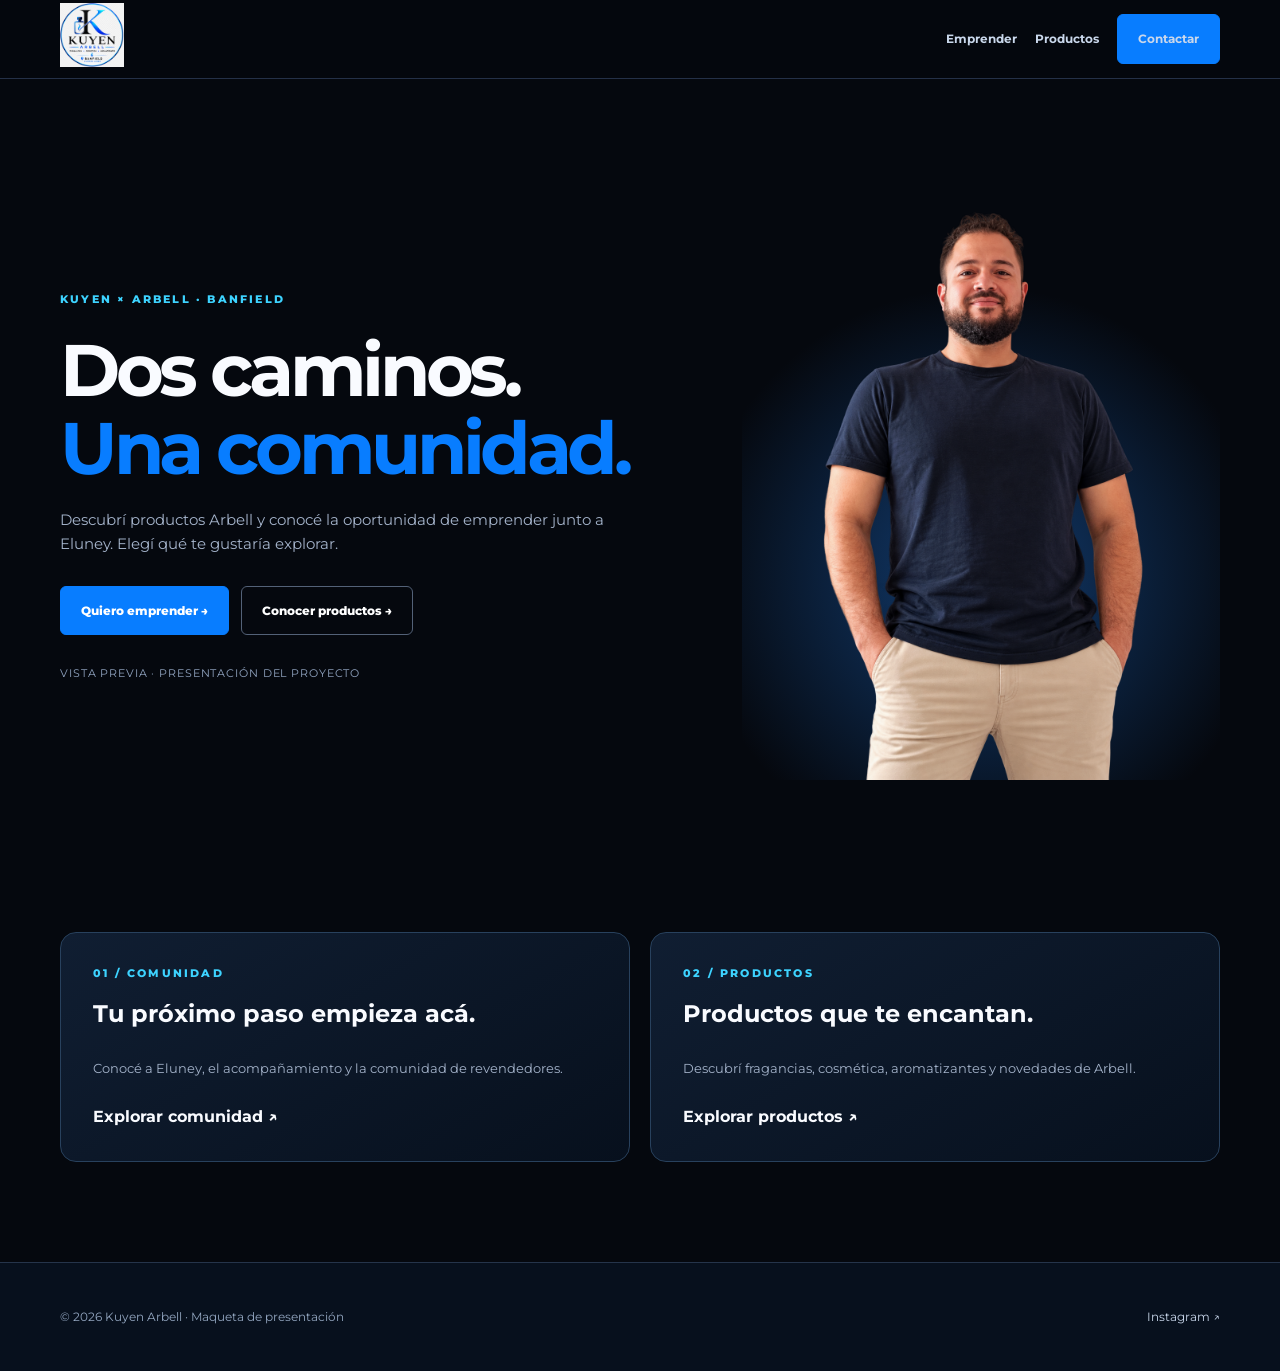
==== kuyen-maqueta/index.html @ 27d7d038 "feat: maqueta comercial de Kuyen Arbell" ====
<!doctype html><html lang="es"><head><meta charset="utf-8"><meta name="viewport" content="width=device-width,initial-scale=1"><meta name="description" content="Kuyen Arbell: productos y comunidad. Maqueta de presentación."><title>Kuyen Arbell | Bienvenida</title><link rel="stylesheet" href="./css/main.css"></head><body>
<header class="header"><div class="container"><a href="./index.html" aria-label="Kuyen, inicio"><img class="logo" src="./assets/images/brand/logo-light.png" alt="Kuyen Arbell"></a><nav class="nav" aria-label="Navegación"><a href="./comunidad.html">Emprender</a><a href="./productos.html">Productos</a><a class="btn" data-whatsapp="general" href="#">Contactar</a></nav></div></header>
<main><section class="hero"><div class="container hero__grid"><div><span class="eyebrow">Kuyen × Arbell · Banfield</span><h1 class="display">Dos caminos.<br><span>Una comunidad.</span></h1><p class="lead">Descubrí productos Arbell y conocé la oportunidad de emprender junto a Eluney. Elegí qué te gustaría explorar.</p><div class="actions"><a class="btn" href="./comunidad.html">Quiero emprender →</a><a class="btn btn--outline" href="./productos.html">Conocer productos →</a></div><p class="caption" style="margin-top:30px">VISTA PREVIA · PRESENTACIÓN DEL PROYECTO</p></div><div class="portrait"><img src="./assets/images/eluney/eluney-hero.png" alt="Eluney, referente de Kuyen"></div></div></section><section class="section" style="padding-top:0"><div class="container choice-grid"><a class="intro-choice" href="./comunidad.html"><span class="eyebrow">01 / Comunidad</span><h2>Tu próximo paso empieza acá.</h2><p>Conocé a Eluney, el acompañamiento y la comunidad de revendedores.</p><strong>Explorar comunidad ↗</strong></a><a class="intro-choice" href="./productos.html"><span class="eyebrow">02 / Productos</span><h2>Productos que te encantan.</h2><p>Descubrí fragancias, cosmética, aromatizantes y novedades de Arbell.</p><strong>Explorar productos ↗</strong></a></div></section></main>
<footer class="footer"><div class="container"><p>© <span data-year>2026</span> Kuyen Arbell · Maqueta de presentación</p><a href="https://www.instagram.com/kuyen.arbell.banfield/" target="_blank" rel="noopener noreferrer">Instagram ↗</a></div></footer><script type="module" src="./js/main.js"></script></body></html>
---- kuyen-maqueta/css/main.css ----
/* KUYEN | Maqueta comercial. Estilos globales y pantallas independientes. */
@import url('https://fonts.googleapis.com/css2?family=Montserrat:wght@400;500;600;700;800;900&display=swap');
:root{--bg:#05080e;--panel:#0d1829;--blue:#087dff;--cyan:#3dd3ff;--text:#f9fbff;--muted:#a4b3ca;--light:#f3f7fc;--ink:#09121f}*{box-sizing:border-box}html{scroll-behavior:smooth}body{margin:0;font-family:Montserrat,Arial,sans-serif;background:var(--bg);color:var(--text);line-height:1.6}a{color:inherit;text-decoration:none}button{font:inherit}img{max-width:100%}.container{width:min(1160px,calc(100% - 44px));margin:auto}.header{border-bottom:1px solid #243047;background:#05080eea;position:sticky;top:0;z-index:10;backdrop-filter:blur(16px)}.header .container{display:flex;justify-content:space-between;align-items:center;gap:18px;min-height:78px}.logo{width:64px;height:64px;object-fit:contain}.nav{display:flex;align-items:center;gap:18px;flex-wrap:wrap}.nav a{font-size:12px;font-weight:700;color:#c9d7eb}.nav a:hover{color:var(--cyan)}.btn{display:inline-flex;align-items:center;justify-content:center;gap:8px;padding:14px 20px;background:var(--blue);border:1px solid var(--blue);border-radius:6px;font-weight:800;font-size:12px;text-align:center;color:white;cursor:pointer;transition:transform .2s,background .2s}.btn:hover{transform:translateY(-2px);background:#0069df}.btn--outline{background:transparent;border-color:#536177}.btn--outline:hover{background:#142237}.btn--light{background:#fff;color:#062247;border-color:#fff}.eyebrow{font-size:11px;font-weight:800;letter-spacing:.2em;color:var(--cyan);text-transform:uppercase}.display{font-size:clamp(2.5rem,5.7vw,5.7rem);line-height:1.08;letter-spacing:-.06em;margin:20px 0}.display span,.heading span{color:var(--blue)}.lead{max-width:590px;color:var(--muted);font-size:15px}.actions{display:flex;flex-wrap:wrap;gap:12px;margin-top:30px}.hero{min-height:calc(100svh - 79px);display:grid;align-items:center;padding:58px 0}.hero__grid{display:grid;grid-template-columns:1.15fr .85fr;align-items:center;gap:36px}.portrait{position:relative;min-height:460px;display:flex;align-items:end;justify-content:center;background:radial-gradient(circle at 50% 65%,#123d72 0,transparent 65%);overflow:hidden}.portrait img{max-height:580px;width:100%;object-fit:contain;object-position:bottom}.caption{color:#91a4c0;font-size:11px;letter-spacing:.08em}.section{padding:100px 0}.section--light{background:var(--light);color:var(--ink)}.section--light .lead{color:#56677c}.heading{font-size:clamp(2.2rem,4vw,4.4rem);line-height:1.12;letter-spacing:-.055em;margin:15px 0 20px}.cards{display:grid;grid-template-columns:repeat(4,minmax(0,1fr));gap:16px;margin-top:38px}.card{padding:27px 20px;border:1px solid #254263;background:var(--panel);border-radius:12px;min-height:185px}.card small{color:var(--cyan);font-weight:800}.card h3{font-size:16px;margin:24px 0 10px}.card p{color:var(--muted);font-size:12px;margin:0}.split{display:grid;grid-template-columns:1fr 1fr;gap:65px;align-items:center}.photo-panel{min-height:420px;background:linear-gradient(145deg,#e9f2fc,#c7def6);border-radius:18px;display:flex;align-items:end;justify-content:center;overflow:hidden}.photo-panel img{height:430px;object-fit:contain;object-position:bottom}.section--light .eyebrow{color:var(--blue)}.section--light .card{background:white;border-color:#d8e3ef}.section--light .card small{color:var(--blue)}.section--light .card p{color:#66778a}.video-grid{display:grid;grid-template-columns:repeat(3,minmax(0,1fr));gap:18px;margin-top:35px}.video{background:#0c1a2c;border:1px solid #26415f;border-radius:12px;overflow:hidden}.video__preview{height:245px;background:linear-gradient(140deg,#153c67,#08111e);display:flex;align-items:center;justify-content:center;color:#92b6d8;font-size:12px;font-weight:700;letter-spacing:.08em;text-align:center;padding:20px}.video__info{padding:18px}.video__info strong{font-size:14px}.video__info p{font-size:12px;color:var(--muted)}.product-grid{display:grid;grid-template-columns:repeat(3,minmax(0,1fr));gap:18px;margin-top:36px}.product{background:white;border:1px solid #dbe5f0;border-radius:12px;overflow:hidden}.product__preview{height:230px;background:linear-gradient(135deg,#dce9f7,#f5f9ff);display:flex;align-items:center;justify-content:center;color:#56779c;font-size:12px;font-weight:800;letter-spacing:.12em;text-align:center;padding:18px}.product__info{padding:20px}.product__info small{font-weight:800;color:var(--blue)}.product__info h3{margin:8px 0;font-size:16px}.product__info p{color:#65768a;font-size:12px}.notice{border:1px solid #2c537b;border-radius:12px;background:#10223a;padding:25px;margin-top:35px;display:flex;align-items:center;justify-content:space-between;gap:20px}.notice p{margin:5px 0 0;font-size:12px;color:#b6c6da}.footer{padding:32px 0;background:#07101d;border-top:1px solid #25344a}.footer .container{display:flex;align-items:center;justify-content:space-between;gap:15px;flex-wrap:wrap}.footer p{font-size:12px;color:#93a6c0}.footer a{font-size:12px;color:#c9d7eb}.demo{font-size:10px;font-weight:800;letter-spacing:.1em;color:#a7bdd6;border:1px solid #304762;border-radius:30px;padding:6px 10px}.section--light .demo{color:#526a85;border-color:#b7cce1}.intro-choice{padding:32px;border:1px solid #28415d;border-radius:16px;background:linear-gradient(150deg,#101e32,#07101d);display:flex;flex-direction:column;gap:12px}.intro-choice h2{margin:0;font-size:24px}.intro-choice p{font-size:13px;color:var(--muted);flex:1}.choice-grid{display:grid;grid-template-columns:1fr 1fr;gap:20px;margin-top:32px}.divider{height:1px;background:#29405d;margin:38px 0}.cta-bar{margin-top:38px;display:flex;gap:12px;flex-wrap:wrap}.section--light .btn--outline{color:#10223a;border-color:#8da4bd}.section--light .btn--outline:hover{background:#e3edf7}a:focus-visible,button:focus-visible{outline:3px solid var(--cyan);outline-offset:4px}@media(max-width:850px){.hero__grid,.split{grid-template-columns:1fr}.portrait{min-height:340px}.portrait img{max-height:420px}.cards{grid-template-columns:repeat(2,minmax(0,1fr))}.product-grid{grid-template-columns:repeat(2,minmax(0,1fr))}.nav{gap:10px}.section{padding:70px 0}}@media(max-width:550px){.header .container{min-height:70px}.logo{width:49px;height:49px}.nav a{font-size:10px}.nav .btn{padding:10px;font-size:10px}.hero{padding:35px 0}.cards,.video-grid,.product-grid,.choice-grid{grid-template-columns:1fr}.photo-panel{min-height:330px}.photo-panel img{height:330px}.notice{flex-direction:column;align-items:start}.display{font-size:clamp(2.3rem,10vw,3.4rem)}}@media(prefers-reduced-motion:reduce){html{scroll-behavior:auto}.btn{transition:none}}
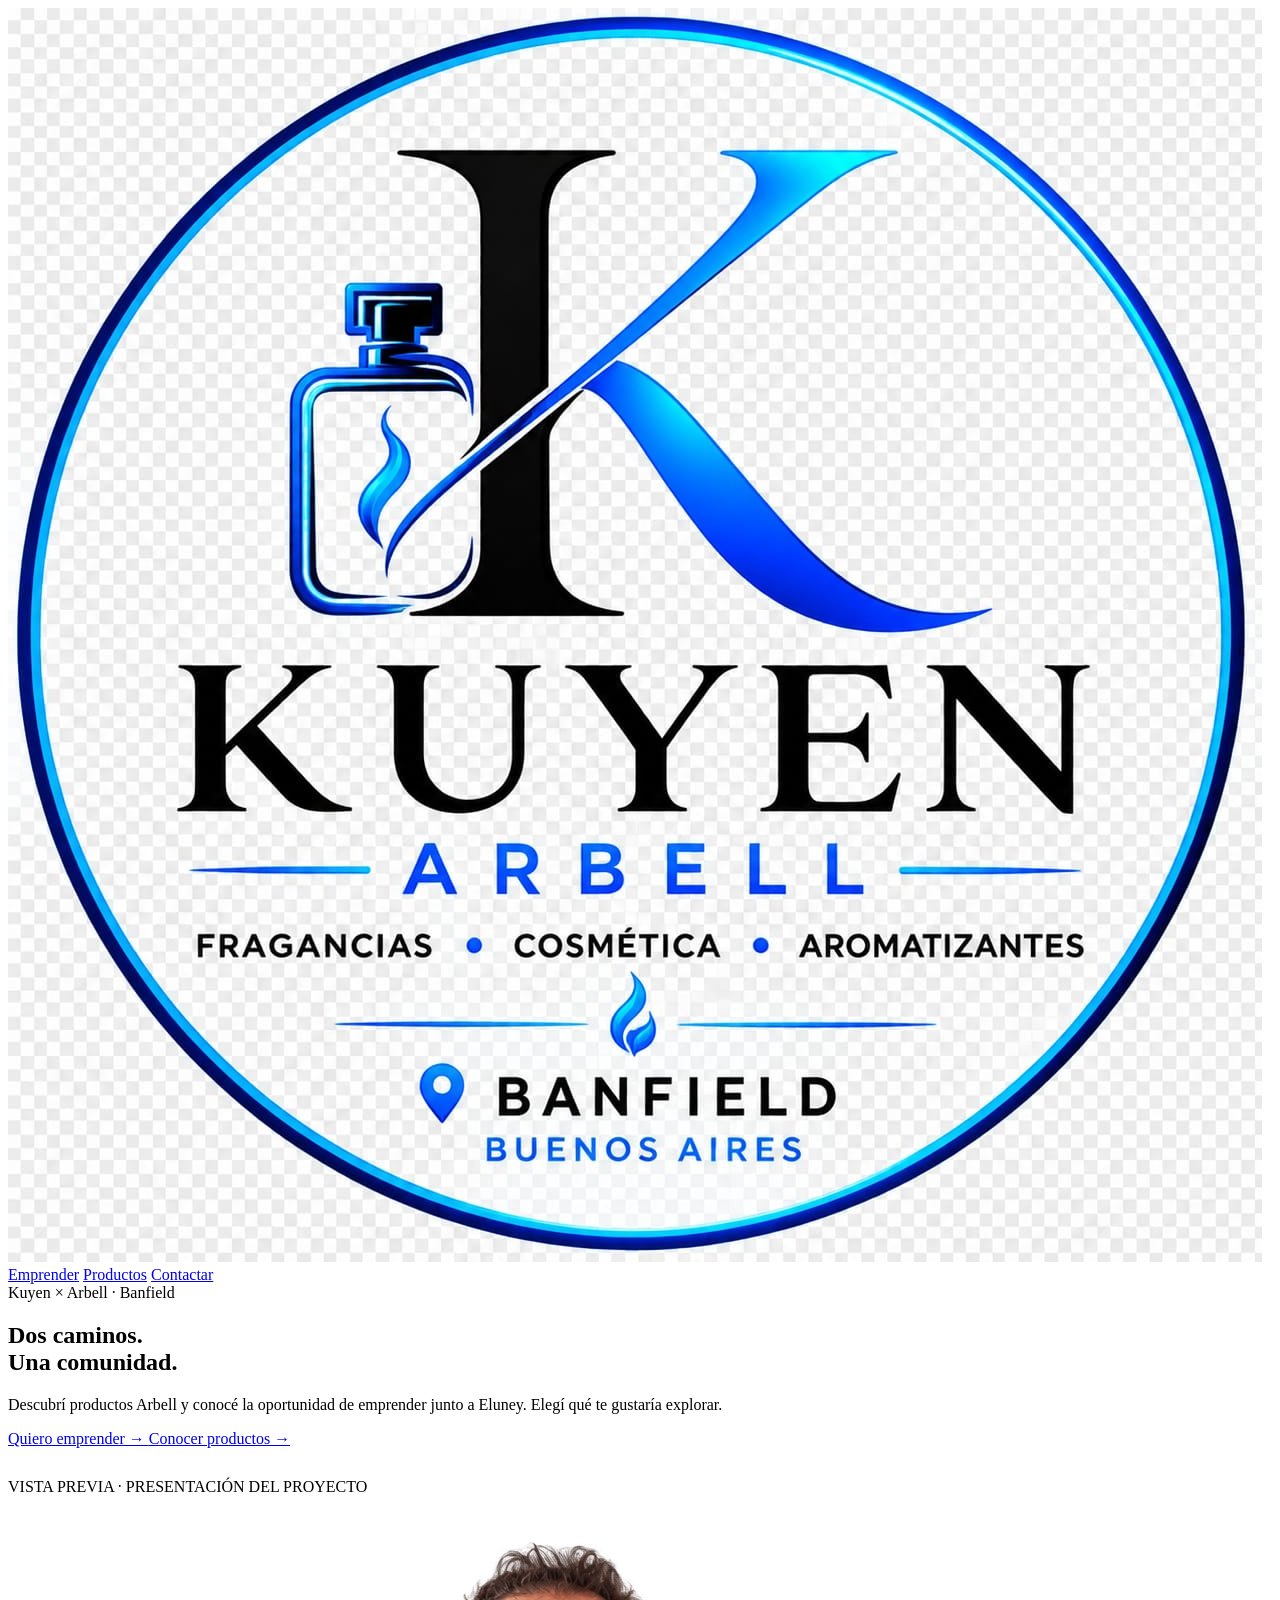
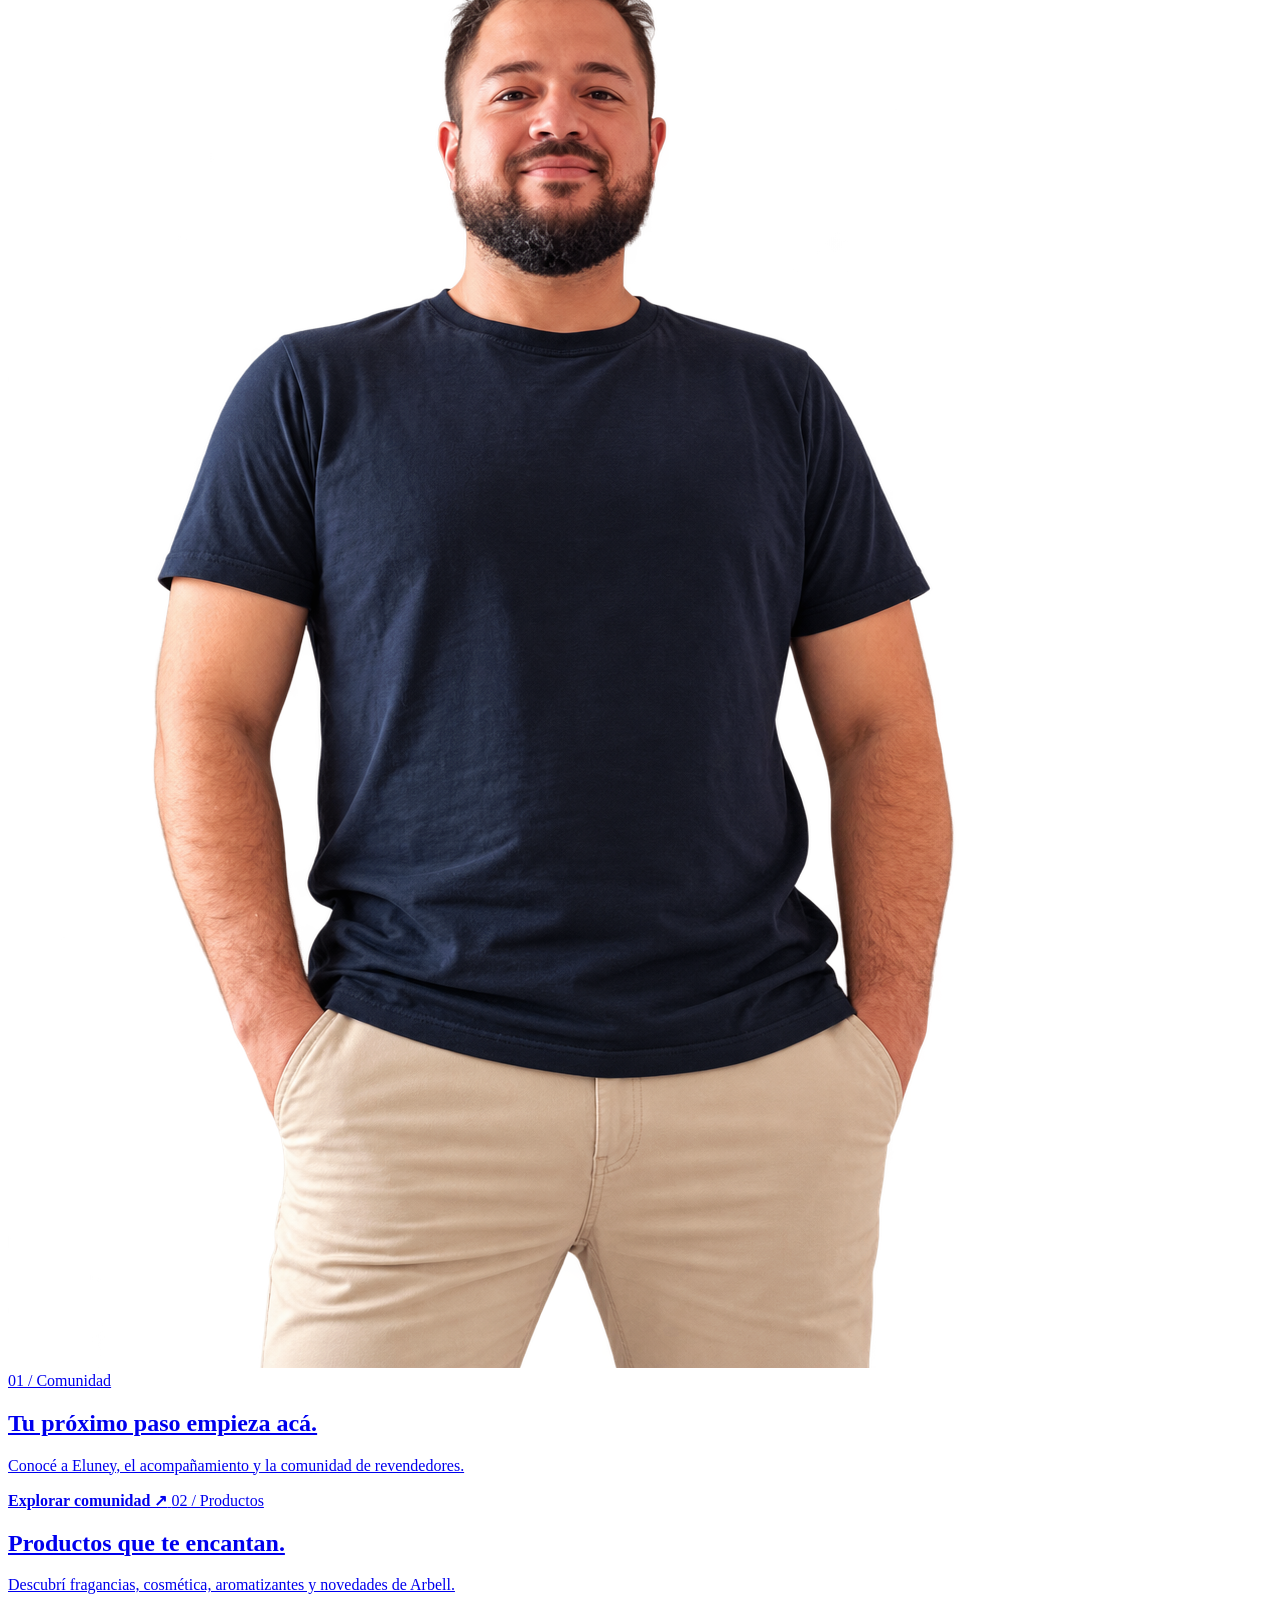
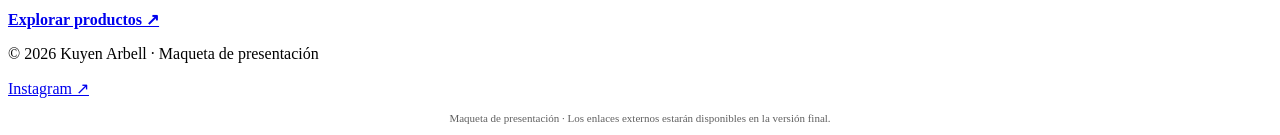
==== commit 2795ac80: "desactivar enlaces externos de la maqueta" ====
--- a/kuyen-maqueta/index.html
+++ b/kuyen-maqueta/index.html
@@ -1,4 +1,137 @@
-<!doctype html><html lang="es"><head><meta charset="utf-8"><meta name="viewport" content="width=device-width,initial-scale=1"><meta name="description" content="Kuyen Arbell: productos y comunidad. Maqueta de presentación."><title>Kuyen Arbell | Bienvenida</title><link rel="stylesheet" href="./css/main.css"></head><body>
-<header class="header"><div class="container"><a href="./index.html" aria-label="Kuyen, inicio"><img class="logo" src="./assets/images/brand/logo-light.png" alt="Kuyen Arbell"></a><nav class="nav" aria-label="Navegación"><a href="./comunidad.html">Emprender</a><a href="./productos.html">Productos</a><a class="btn" data-whatsapp="general" href="#">Contactar</a></nav></div></header>
-<main><section class="hero"><div class="container hero__grid"><div><span class="eyebrow">Kuyen × Arbell · Banfield</span><h1 class="display">Dos caminos.<br><span>Una comunidad.</span></h1><p class="lead">Descubrí productos Arbell y conocé la oportunidad de emprender junto a Eluney. Elegí qué te gustaría explorar.</p><div class="actions"><a class="btn" href="./comunidad.html">Quiero emprender →</a><a class="btn btn--outline" href="./productos.html">Conocer productos →</a></div><p class="caption" style="margin-top:30px">VISTA PREVIA · PRESENTACIÓN DEL PROYECTO</p></div><div class="portrait"><img src="./assets/images/eluney/eluney-hero.png" alt="Eluney, referente de Kuyen"></div></div></section><section class="section" style="padding-top:0"><div class="container choice-grid"><a class="intro-choice" href="./comunidad.html"><span class="eyebrow">01 / Comunidad</span><h2>Tu próximo paso empieza acá.</h2><p>Conocé a Eluney, el acompañamiento y la comunidad de revendedores.</p><strong>Explorar comunidad ↗</strong></a><a class="intro-choice" href="./productos.html"><span class="eyebrow">02 / Productos</span><h2>Productos que te encantan.</h2><p>Descubrí fragancias, cosmética, aromatizantes y novedades de Arbell.</p><strong>Explorar productos ↗</strong></a></div></section></main>
-<footer class="footer"><div class="container"><p>© <span data-year>2026</span> Kuyen Arbell · Maqueta de presentación</p><a href="https://www.instagram.com/kuyen.arbell.banfield/" target="_blank" rel="noopener noreferrer">Instagram ↗</a></div></footer><script type="module" src="./js/main.js"></script></body></html>
+
+<!doctype html>
+<html lang="es">
+<head>
+  <meta charset="utf-8">
+  <meta name="viewport" content="width=device-width, initial-scale=1">
+  <meta
+    name="description"
+    content="Kuyen Arbell: productos y comunidad. Maqueta de presentación."
+  >
+  <title>Kuyen Arbell | Bienvenida</title>
+  <link rel="stylesheet" href="./css/main.css">
+</head>
+
+<body>
+  <header class="header">
+    <div class="container">
+      <a href="./index.html" aria-label="Kuyen, inicio">
+        <img
+          class="logo"
+          src="./assets/images/brand/logo-light.png"
+          alt="Kuyen Arbell"
+        >
+      </a>
+
+      <nav class="nav" aria-label="Navegación">
+        <a href="./comunidad.html">Emprender</a>
+        <a href="./productos.html">Productos</a>
+
+        <a
+          class="btn"
+          href="#"
+          data-demo="true"
+          aria-disabled="true"
+          title="Disponible en la versión final"
+        >
+          Contactar
+        </a>
+      </nav>
+    </div>
+  </header>
+
+  <main>
+    <section class="hero">
+      <div class="container hero__grid">
+        <div>
+          <span class="eyebrow">Kuyen × Arbell · Banfield</span>
+
+          <h1 class="display">
+            Dos caminos.<br>
+            <span>Una comunidad.</span>
+          </h1>
+
+          <p class="lead">
+            Descubrí productos Arbell y conocé la oportunidad
+            de emprender junto a Eluney. Elegí qué te gustaría explorar.
+          </p>
+
+          <div class="actions">
+            <a class="btn" href="./comunidad.html">
+              Quiero emprender →
+            </a>
+
+            <a class="btn btn--outline" href="./productos.html">
+              Conocer productos →
+            </a>
+          </div>
+
+          <p class="caption" style="margin-top: 30px">
+            VISTA PREVIA · PRESENTACIÓN DEL PROYECTO
+          </p>
+        </div>
+
+        <div class="portrait">
+          <img
+            src="./assets/images/eluney/eluney-hero.png"
+            alt="Eluney, referente de Kuyen"
+          >
+        </div>
+      </div>
+    </section>
+
+    <section class="section" style="padding-top: 0">
+      <div class="container choice-grid">
+        <a class="intro-choice" href="./comunidad.html">
+          <span class="eyebrow">01 / Comunidad</span>
+          <h2>Tu próximo paso empieza acá.</h2>
+
+          <p>
+            Conocé a Eluney, el acompañamiento
+            y la comunidad de revendedores.
+          </p>
+
+          <strong>Explorar comunidad ↗</strong>
+        </a>
+
+        <a class="intro-choice" href="./productos.html">
+          <span class="eyebrow">02 / Productos</span>
+          <h2>Productos que te encantan.</h2>
+
+          <p>
+            Descubrí fragancias, cosmética,
+            aromatizantes y novedades de Arbell.
+          </p>
+
+          <strong>Explorar productos ↗</strong>
+        </a>
+      </div>
+    </section>
+  </main>
+
+  <footer class="footer">
+    <div class="container">
+      <p>
+        © <span data-year>2026</span>
+        Kuyen Arbell · Maqueta de presentación
+      </p>
+
+      <a
+        href="#"
+        data-demo="true"
+        aria-disabled="true"
+        title="Disponible en la versión final"
+      >
+        Instagram ↗
+      </a>
+    </div>
+
+    <p class="demo-disclaimer">
+      Maqueta de presentación · Los enlaces externos
+      estarán disponibles en la versión final.
+    </p>
+  </footer>
+
+  <script type="module" src="./js/main.js"></script>
+</body>
+</html>
--- a/kuyen-maqueta/css/main.css
+++ b/kuyen-maqueta/css/main.css
@@ -1,3 +1,20 @@
-/* KUYEN | Maqueta comercial. Estilos globales y pantallas independientes. */
-@import url('https://fonts.googleapis.com/css2?family=Montserrat:wght@400;500;600;700;800;900&display=swap');
-:root{--bg:#05080e;--panel:#0d1829;--blue:#087dff;--cyan:#3dd3ff;--text:#f9fbff;--muted:#a4b3ca;--light:#f3f7fc;--ink:#09121f}*{box-sizing:border-box}html{scroll-behavior:smooth}body{margin:0;font-family:Montserrat,Arial,sans-serif;background:var(--bg);color:var(--text);line-height:1.6}a{color:inherit;text-decoration:none}button{font:inherit}img{max-width:100%}.container{width:min(1160px,calc(100% - 44px));margin:auto}.header{border-bottom:1px solid #243047;background:#05080eea;position:sticky;top:0;z-index:10;backdrop-filter:blur(16px)}.header .container{display:flex;justify-content:space-between;align-items:center;gap:18px;min-height:78px}.logo{width:64px;height:64px;object-fit:contain}.nav{display:flex;align-items:center;gap:18px;flex-wrap:wrap}.nav a{font-size:12px;font-weight:700;color:#c9d7eb}.nav a:hover{color:var(--cyan)}.btn{display:inline-flex;align-items:center;justify-content:center;gap:8px;padding:14px 20px;background:var(--blue);border:1px solid var(--blue);border-radius:6px;font-weight:800;font-size:12px;text-align:center;color:white;cursor:pointer;transition:transform .2s,background .2s}.btn:hover{transform:translateY(-2px);background:#0069df}.btn--outline{background:transparent;border-color:#536177}.btn--outline:hover{background:#142237}.btn--light{background:#fff;color:#062247;border-color:#fff}.eyebrow{font-size:11px;font-weight:800;letter-spacing:.2em;color:var(--cyan);text-transform:uppercase}.display{font-size:clamp(2.5rem,5.7vw,5.7rem);line-height:1.08;letter-spacing:-.06em;margin:20px 0}.display span,.heading span{color:var(--blue)}.lead{max-width:590px;color:var(--muted);font-size:15px}.actions{display:flex;flex-wrap:wrap;gap:12px;margin-top:30px}.hero{min-height:calc(100svh - 79px);display:grid;align-items:center;padding:58px 0}.hero__grid{display:grid;grid-template-columns:1.15fr .85fr;align-items:center;gap:36px}.portrait{position:relative;min-height:460px;display:flex;align-items:end;justify-content:center;background:radial-gradient(circle at 50% 65%,#123d72 0,transparent 65%);overflow:hidden}.portrait img{max-height:580px;width:100%;object-fit:contain;object-position:bottom}.caption{color:#91a4c0;font-size:11px;letter-spacing:.08em}.section{padding:100px 0}.section--light{background:var(--light);color:var(--ink)}.section--light .lead{color:#56677c}.heading{font-size:clamp(2.2rem,4vw,4.4rem);line-height:1.12;letter-spacing:-.055em;margin:15px 0 20px}.cards{display:grid;grid-template-columns:repeat(4,minmax(0,1fr));gap:16px;margin-top:38px}.card{padding:27px 20px;border:1px solid #254263;background:var(--panel);border-radius:12px;min-height:185px}.card small{color:var(--cyan);font-weight:800}.card h3{font-size:16px;margin:24px 0 10px}.card p{color:var(--muted);font-size:12px;margin:0}.split{display:grid;grid-template-columns:1fr 1fr;gap:65px;align-items:center}.photo-panel{min-height:420px;background:linear-gradient(145deg,#e9f2fc,#c7def6);border-radius:18px;display:flex;align-items:end;justify-content:center;overflow:hidden}.photo-panel img{height:430px;object-fit:contain;object-position:bottom}.section--light .eyebrow{color:var(--blue)}.section--light .card{background:white;border-color:#d8e3ef}.section--light .card small{color:var(--blue)}.section--light .card p{color:#66778a}.video-grid{display:grid;grid-template-columns:repeat(3,minmax(0,1fr));gap:18px;margin-top:35px}.video{background:#0c1a2c;border:1px solid #26415f;border-radius:12px;overflow:hidden}.video__preview{height:245px;background:linear-gradient(140deg,#153c67,#08111e);display:flex;align-items:center;justify-content:center;color:#92b6d8;font-size:12px;font-weight:700;letter-spacing:.08em;text-align:center;padding:20px}.video__info{padding:18px}.video__info strong{font-size:14px}.video__info p{font-size:12px;color:var(--muted)}.product-grid{display:grid;grid-template-columns:repeat(3,minmax(0,1fr));gap:18px;margin-top:36px}.product{background:white;border:1px solid #dbe5f0;border-radius:12px;overflow:hidden}.product__preview{height:230px;background:linear-gradient(135deg,#dce9f7,#f5f9ff);display:flex;align-items:center;justify-content:center;color:#56779c;font-size:12px;font-weight:800;letter-spacing:.12em;text-align:center;padding:18px}.product__info{padding:20px}.product__info small{font-weight:800;color:var(--blue)}.product__info h3{margin:8px 0;font-size:16px}.product__info p{color:#65768a;font-size:12px}.notice{border:1px solid #2c537b;border-radius:12px;background:#10223a;padding:25px;margin-top:35px;display:flex;align-items:center;justify-content:space-between;gap:20px}.notice p{margin:5px 0 0;font-size:12px;color:#b6c6da}.footer{padding:32px 0;background:#07101d;border-top:1px solid #25344a}.footer .container{display:flex;align-items:center;justify-content:space-between;gap:15px;flex-wrap:wrap}.footer p{font-size:12px;color:#93a6c0}.footer a{font-size:12px;color:#c9d7eb}.demo{font-size:10px;font-weight:800;letter-spacing:.1em;color:#a7bdd6;border:1px solid #304762;border-radius:30px;padding:6px 10px}.section--light .demo{color:#526a85;border-color:#b7cce1}.intro-choice{padding:32px;border:1px solid #28415d;border-radius:16px;background:linear-gradient(150deg,#101e32,#07101d);display:flex;flex-direction:column;gap:12px}.intro-choice h2{margin:0;font-size:24px}.intro-choice p{font-size:13px;color:var(--muted);flex:1}.choice-grid{display:grid;grid-template-columns:1fr 1fr;gap:20px;margin-top:32px}.divider{height:1px;background:#29405d;margin:38px 0}.cta-bar{margin-top:38px;display:flex;gap:12px;flex-wrap:wrap}.section--light .btn--outline{color:#10223a;border-color:#8da4bd}.section--light .btn--outline:hover{background:#e3edf7}a:focus-visible,button:focus-visible{outline:3px solid var(--cyan);outline-offset:4px}@media(max-width:850px){.hero__grid,.split{grid-template-columns:1fr}.portrait{min-height:340px}.portrait img{max-height:420px}.cards{grid-template-columns:repeat(2,minmax(0,1fr))}.product-grid{grid-template-columns:repeat(2,minmax(0,1fr))}.nav{gap:10px}.section{padding:70px 0}}@media(max-width:550px){.header .container{min-height:70px}.logo{width:49px;height:49px}.nav a{font-size:10px}.nav .btn{padding:10px;font-size:10px}.hero{padding:35px 0}.cards,.video-grid,.product-grid,.choice-grid{grid-template-columns:1fr}.photo-panel{min-height:330px}.photo-panel img{height:330px}.notice{flex-direction:column;align-items:start}.display{font-size:clamp(2.3rem,10vw,3.4rem)}}@media(prefers-reduced-motion:reduce){html{scroll-behavior:auto}.btn{transition:none}}
+
+/* ==================================================
+   KUYEN | CONFIGURACIÓN DE LA MAQUETA
+   ================================================== */
+
+/* Los enlaces externos mantienen su diseño,
+   pero no son funcionales en esta presentación. */
+a[data-demo="true"] {
+  cursor: default;
+}
+
+/* Aviso discreto en el pie de página. */
+.demo-disclaimer {
+  width: 100%;
+  margin: 12px 0 0;
+  text-align: center;
+  font-size: 11px;
+  line-height: 1.5;
+  opacity: 0.62;
+}
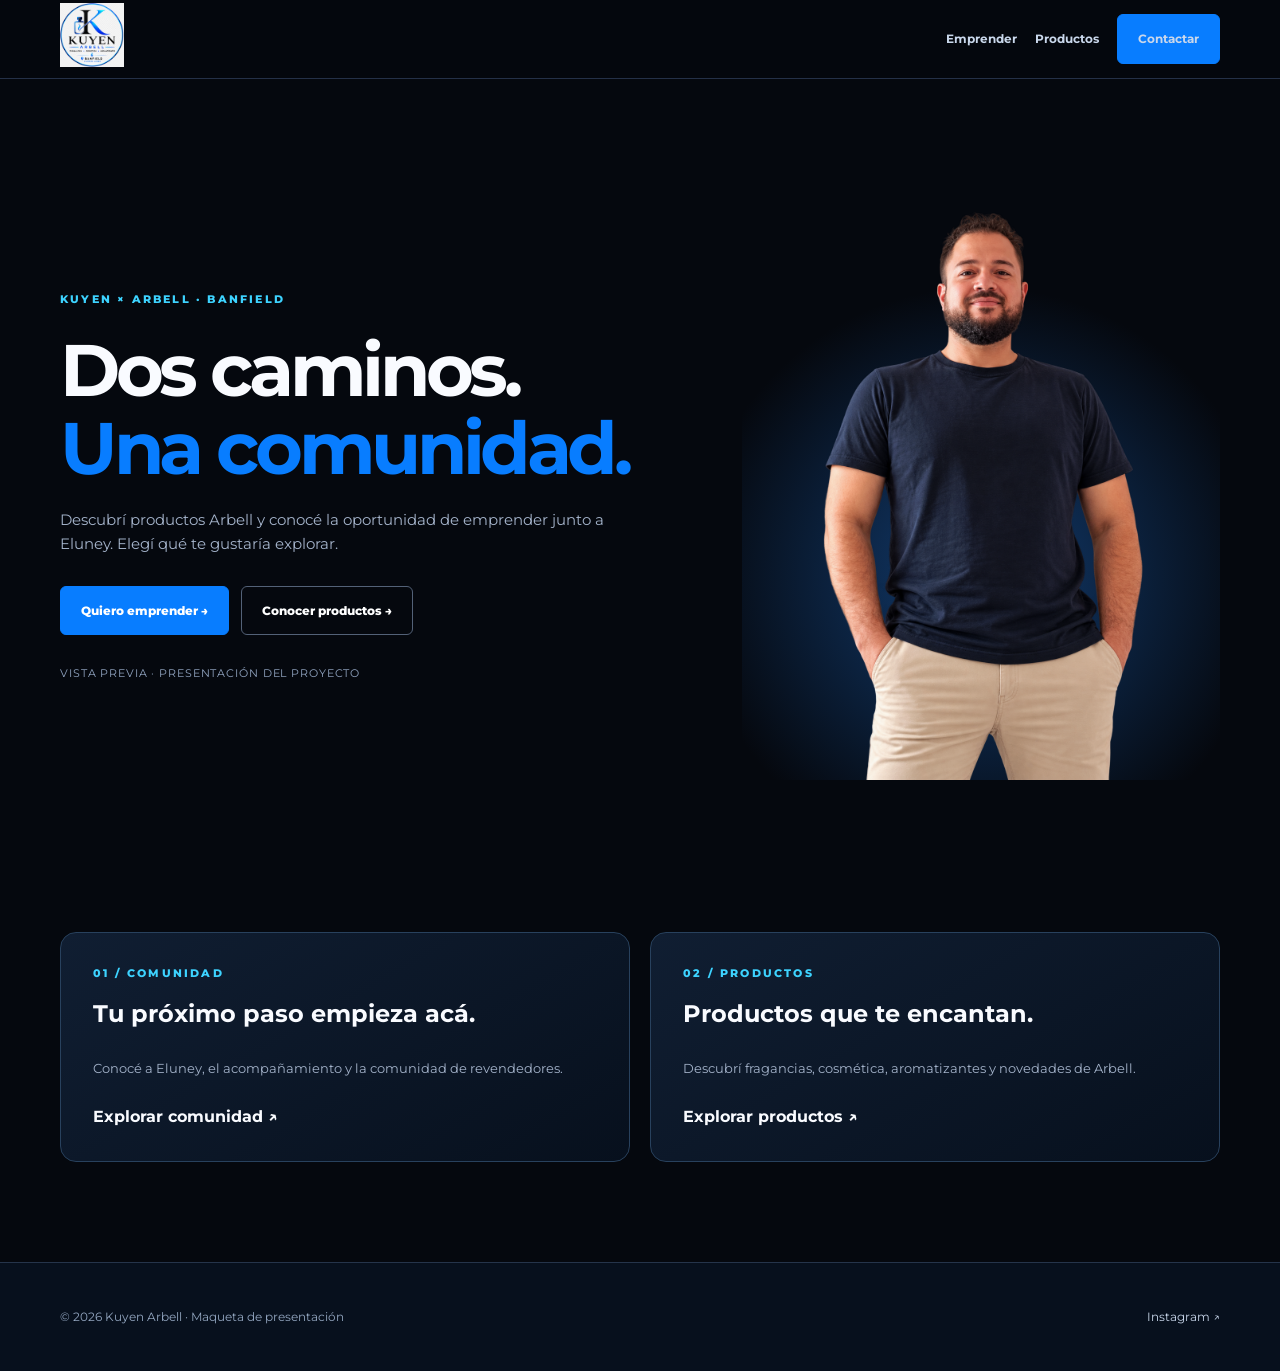
==== commit 5037028b: "restaurar maqueta" ====
--- a/kuyen-maqueta/index.html
+++ b/kuyen-maqueta/index.html
@@ -1,137 +1,4 @@
-
-<!doctype html>
-<html lang="es">
-<head>
-  <meta charset="utf-8">
-  <meta name="viewport" content="width=device-width, initial-scale=1">
-  <meta
-    name="description"
-    content="Kuyen Arbell: productos y comunidad. Maqueta de presentación."
-  >
-  <title>Kuyen Arbell | Bienvenida</title>
-  <link rel="stylesheet" href="./css/main.css">
-</head>
-
-<body>
-  <header class="header">
-    <div class="container">
-      <a href="./index.html" aria-label="Kuyen, inicio">
-        <img
-          class="logo"
-          src="./assets/images/brand/logo-light.png"
-          alt="Kuyen Arbell"
-        >
-      </a>
-
-      <nav class="nav" aria-label="Navegación">
-        <a href="./comunidad.html">Emprender</a>
-        <a href="./productos.html">Productos</a>
-
-        <a
-          class="btn"
-          href="#"
-          data-demo="true"
-          aria-disabled="true"
-          title="Disponible en la versión final"
-        >
-          Contactar
-        </a>
-      </nav>
-    </div>
-  </header>
-
-  <main>
-    <section class="hero">
-      <div class="container hero__grid">
-        <div>
-          <span class="eyebrow">Kuyen × Arbell · Banfield</span>
-
-          <h1 class="display">
-            Dos caminos.<br>
-            <span>Una comunidad.</span>
-          </h1>
-
-          <p class="lead">
-            Descubrí productos Arbell y conocé la oportunidad
-            de emprender junto a Eluney. Elegí qué te gustaría explorar.
-          </p>
-
-          <div class="actions">
-            <a class="btn" href="./comunidad.html">
-              Quiero emprender →
-            </a>
-
-            <a class="btn btn--outline" href="./productos.html">
-              Conocer productos →
-            </a>
-          </div>
-
-          <p class="caption" style="margin-top: 30px">
-            VISTA PREVIA · PRESENTACIÓN DEL PROYECTO
-          </p>
-        </div>
-
-        <div class="portrait">
-          <img
-            src="./assets/images/eluney/eluney-hero.png"
-            alt="Eluney, referente de Kuyen"
-          >
-        </div>
-      </div>
-    </section>
-
-    <section class="section" style="padding-top: 0">
-      <div class="container choice-grid">
-        <a class="intro-choice" href="./comunidad.html">
-          <span class="eyebrow">01 / Comunidad</span>
-          <h2>Tu próximo paso empieza acá.</h2>
-
-          <p>
-            Conocé a Eluney, el acompañamiento
-            y la comunidad de revendedores.
-          </p>
-
-          <strong>Explorar comunidad ↗</strong>
-        </a>
-
-        <a class="intro-choice" href="./productos.html">
-          <span class="eyebrow">02 / Productos</span>
-          <h2>Productos que te encantan.</h2>
-
-          <p>
-            Descubrí fragancias, cosmética,
-            aromatizantes y novedades de Arbell.
-          </p>
-
-          <strong>Explorar productos ↗</strong>
-        </a>
-      </div>
-    </section>
-  </main>
-
-  <footer class="footer">
-    <div class="container">
-      <p>
-        © <span data-year>2026</span>
-        Kuyen Arbell · Maqueta de presentación
-      </p>
-
-      <a
-        href="#"
-        data-demo="true"
-        aria-disabled="true"
-        title="Disponible en la versión final"
-      >
-        Instagram ↗
-      </a>
-    </div>
-
-    <p class="demo-disclaimer">
-      Maqueta de presentación · Los enlaces externos
-      estarán disponibles en la versión final.
-    </p>
-  </footer>
-
-  <script type="module" src="./js/main.js"></script>
-</body>
-</html>
+<!doctype html><html lang="es"><head><meta charset="utf-8"><meta name="viewport" content="width=device-width,initial-scale=1"><meta name="description" content="Kuyen Arbell: productos y comunidad. Maqueta de presentación."><title>Kuyen Arbell | Bienvenida</title><link rel="stylesheet" href="./css/main.css"></head><body>
+<header class="header"><div class="container"><a href="./index.html" aria-label="Kuyen, inicio"><img class="logo" src="./assets/images/brand/logo-light.png" alt="Kuyen Arbell"></a><nav class="nav" aria-label="Navegación"><a href="./comunidad.html">Emprender</a><a href="./productos.html">Productos</a><a class="btn" data-whatsapp="general" href="#">Contactar</a></nav></div></header>
+<main><section class="hero"><div class="container hero__grid"><div><span class="eyebrow">Kuyen × Arbell · Banfield</span><h1 class="display">Dos caminos.<br><span>Una comunidad.</span></h1><p class="lead">Descubrí productos Arbell y conocé la oportunidad de emprender junto a Eluney. Elegí qué te gustaría explorar.</p><div class="actions"><a class="btn" href="./comunidad.html">Quiero emprender →</a><a class="btn btn--outline" href="./productos.html">Conocer productos →</a></div><p class="caption" style="margin-top:30px">VISTA PREVIA · PRESENTACIÓN DEL PROYECTO</p></div><div class="portrait"><img src="./assets/images/eluney/eluney-hero.png" alt="Eluney, referente de Kuyen"></div></div></section><section class="section" style="padding-top:0"><div class="container choice-grid"><a class="intro-choice" href="./comunidad.html"><span class="eyebrow">01 / Comunidad</span><h2>Tu próximo paso empieza acá.</h2><p>Conocé a Eluney, el acompañamiento y la comunidad de revendedores.</p><strong>Explorar comunidad ↗</strong></a><a class="intro-choice" href="./productos.html"><span class="eyebrow">02 / Productos</span><h2>Productos que te encantan.</h2><p>Descubrí fragancias, cosmética, aromatizantes y novedades de Arbell.</p><strong>Explorar productos ↗</strong></a></div></section></main>
+<footer class="footer"><div class="container"><p>© <span data-year>2026</span> Kuyen Arbell · Maqueta de presentación</p><a href="https://www.instagram.com/kuyen.arbell.banfield/" target="_blank" rel="noopener noreferrer">Instagram ↗</a></div></footer><script type="module" src="./js/main.js"></script></body></html>
--- a/kuyen-maqueta/css/main.css
+++ b/kuyen-maqueta/css/main.css
@@ -1,20 +1,3 @@
-
-/* ==================================================
-   KUYEN | CONFIGURACIÓN DE LA MAQUETA
-   ================================================== */
-
-/* Los enlaces externos mantienen su diseño,
-   pero no son funcionales en esta presentación. */
-a[data-demo="true"] {
-  cursor: default;
-}
-
-/* Aviso discreto en el pie de página. */
-.demo-disclaimer {
-  width: 100%;
-  margin: 12px 0 0;
-  text-align: center;
-  font-size: 11px;
-  line-height: 1.5;
-  opacity: 0.62;
-}
+/* KUYEN | Maqueta comercial. Estilos globales y pantallas independientes. */
+@import url('https://fonts.googleapis.com/css2?family=Montserrat:wght@400;500;600;700;800;900&display=swap');
+:root{--bg:#05080e;--panel:#0d1829;--blue:#087dff;--cyan:#3dd3ff;--text:#f9fbff;--muted:#a4b3ca;--light:#f3f7fc;--ink:#09121f}*{box-sizing:border-box}html{scroll-behavior:smooth}body{margin:0;font-family:Montserrat,Arial,sans-serif;background:var(--bg);color:var(--text);line-height:1.6}a{color:inherit;text-decoration:none}button{font:inherit}img{max-width:100%}.container{width:min(1160px,calc(100% - 44px));margin:auto}.header{border-bottom:1px solid #243047;background:#05080eea;position:sticky;top:0;z-index:10;backdrop-filter:blur(16px)}.header .container{display:flex;justify-content:space-between;align-items:center;gap:18px;min-height:78px}.logo{width:64px;height:64px;object-fit:contain}.nav{display:flex;align-items:center;gap:18px;flex-wrap:wrap}.nav a{font-size:12px;font-weight:700;color:#c9d7eb}.nav a:hover{color:var(--cyan)}.btn{display:inline-flex;align-items:center;justify-content:center;gap:8px;padding:14px 20px;background:var(--blue);border:1px solid var(--blue);border-radius:6px;font-weight:800;font-size:12px;text-align:center;color:white;cursor:pointer;transition:transform .2s,background .2s}.btn:hover{transform:translateY(-2px);background:#0069df}.btn--outline{background:transparent;border-color:#536177}.btn--outline:hover{background:#142237}.btn--light{background:#fff;color:#062247;border-color:#fff}.eyebrow{font-size:11px;font-weight:800;letter-spacing:.2em;color:var(--cyan);text-transform:uppercase}.display{font-size:clamp(2.5rem,5.7vw,5.7rem);line-height:1.08;letter-spacing:-.06em;margin:20px 0}.display span,.heading span{color:var(--blue)}.lead{max-width:590px;color:var(--muted);font-size:15px}.actions{display:flex;flex-wrap:wrap;gap:12px;margin-top:30px}.hero{min-height:calc(100svh - 79px);display:grid;align-items:center;padding:58px 0}.hero__grid{display:grid;grid-template-columns:1.15fr .85fr;align-items:center;gap:36px}.portrait{position:relative;min-height:460px;display:flex;align-items:end;justify-content:center;background:radial-gradient(circle at 50% 65%,#123d72 0,transparent 65%);overflow:hidden}.portrait img{max-height:580px;width:100%;object-fit:contain;object-position:bottom}.caption{color:#91a4c0;font-size:11px;letter-spacing:.08em}.section{padding:100px 0}.section--light{background:var(--light);color:var(--ink)}.section--light .lead{color:#56677c}.heading{font-size:clamp(2.2rem,4vw,4.4rem);line-height:1.12;letter-spacing:-.055em;margin:15px 0 20px}.cards{display:grid;grid-template-columns:repeat(4,minmax(0,1fr));gap:16px;margin-top:38px}.card{padding:27px 20px;border:1px solid #254263;background:var(--panel);border-radius:12px;min-height:185px}.card small{color:var(--cyan);font-weight:800}.card h3{font-size:16px;margin:24px 0 10px}.card p{color:var(--muted);font-size:12px;margin:0}.split{display:grid;grid-template-columns:1fr 1fr;gap:65px;align-items:center}.photo-panel{min-height:420px;background:linear-gradient(145deg,#e9f2fc,#c7def6);border-radius:18px;display:flex;align-items:end;justify-content:center;overflow:hidden}.photo-panel img{height:430px;object-fit:contain;object-position:bottom}.section--light .eyebrow{color:var(--blue)}.section--light .card{background:white;border-color:#d8e3ef}.section--light .card small{color:var(--blue)}.section--light .card p{color:#66778a}.video-grid{display:grid;grid-template-columns:repeat(3,minmax(0,1fr));gap:18px;margin-top:35px}.video{background:#0c1a2c;border:1px solid #26415f;border-radius:12px;overflow:hidden}.video__preview{height:245px;background:linear-gradient(140deg,#153c67,#08111e);display:flex;align-items:center;justify-content:center;color:#92b6d8;font-size:12px;font-weight:700;letter-spacing:.08em;text-align:center;padding:20px}.video__info{padding:18px}.video__info strong{font-size:14px}.video__info p{font-size:12px;color:var(--muted)}.product-grid{display:grid;grid-template-columns:repeat(3,minmax(0,1fr));gap:18px;margin-top:36px}.product{background:white;border:1px solid #dbe5f0;border-radius:12px;overflow:hidden}.product__preview{height:230px;background:linear-gradient(135deg,#dce9f7,#f5f9ff);display:flex;align-items:center;justify-content:center;color:#56779c;font-size:12px;font-weight:800;letter-spacing:.12em;text-align:center;padding:18px}.product__info{padding:20px}.product__info small{font-weight:800;color:var(--blue)}.product__info h3{margin:8px 0;font-size:16px}.product__info p{color:#65768a;font-size:12px}.notice{border:1px solid #2c537b;border-radius:12px;background:#10223a;padding:25px;margin-top:35px;display:flex;align-items:center;justify-content:space-between;gap:20px}.notice p{margin:5px 0 0;font-size:12px;color:#b6c6da}.footer{padding:32px 0;background:#07101d;border-top:1px solid #25344a}.footer .container{display:flex;align-items:center;justify-content:space-between;gap:15px;flex-wrap:wrap}.footer p{font-size:12px;color:#93a6c0}.footer a{font-size:12px;color:#c9d7eb}.demo{font-size:10px;font-weight:800;letter-spacing:.1em;color:#a7bdd6;border:1px solid #304762;border-radius:30px;padding:6px 10px}.section--light .demo{color:#526a85;border-color:#b7cce1}.intro-choice{padding:32px;border:1px solid #28415d;border-radius:16px;background:linear-gradient(150deg,#101e32,#07101d);display:flex;flex-direction:column;gap:12px}.intro-choice h2{margin:0;font-size:24px}.intro-choice p{font-size:13px;color:var(--muted);flex:1}.choice-grid{display:grid;grid-template-columns:1fr 1fr;gap:20px;margin-top:32px}.divider{height:1px;background:#29405d;margin:38px 0}.cta-bar{margin-top:38px;display:flex;gap:12px;flex-wrap:wrap}.section--light .btn--outline{color:#10223a;border-color:#8da4bd}.section--light .btn--outline:hover{background:#e3edf7}a:focus-visible,button:focus-visible{outline:3px solid var(--cyan);outline-offset:4px}@media(max-width:850px){.hero__grid,.split{grid-template-columns:1fr}.portrait{min-height:340px}.portrait img{max-height:420px}.cards{grid-template-columns:repeat(2,minmax(0,1fr))}.product-grid{grid-template-columns:repeat(2,minmax(0,1fr))}.nav{gap:10px}.section{padding:70px 0}}@media(max-width:550px){.header .container{min-height:70px}.logo{width:49px;height:49px}.nav a{font-size:10px}.nav .btn{padding:10px;font-size:10px}.hero{padding:35px 0}.cards,.video-grid,.product-grid,.choice-grid{grid-template-columns:1fr}.photo-panel{min-height:330px}.photo-panel img{height:330px}.notice{flex-direction:column;align-items:start}.display{font-size:clamp(2.3rem,10vw,3.4rem)}}@media(prefers-reduced-motion:reduce){html{scroll-behavior:auto}.btn{transition:none}}
